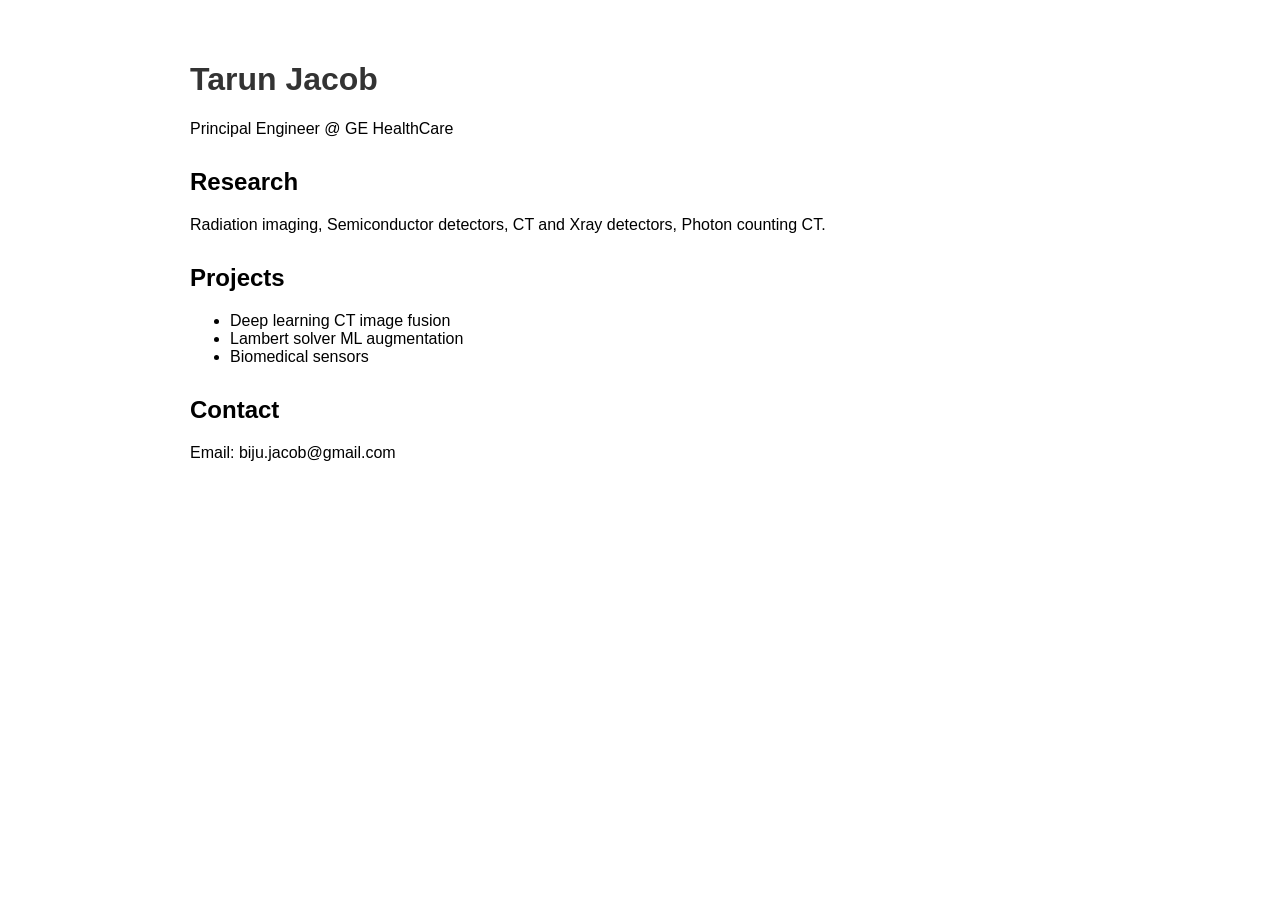
==== index.html @ 8bc01cb6 "Add initial HTML structure for personal webpage" ====
<!DOCTYPE html>
<html>
<head>
    <title>Biju Jacob</title>

    <style>
        body {
            font-family: Arial, sans-serif;
            max-width: 900px;
            margin: auto;
            padding: 40px;
        }

        h1 {
            color: #333;
        }

        .section {
            margin-top: 30px;
        }
    </style>

</head>

<body>

<h1>Tarun Jacob</h1>

<p>
Principal Engineer @ GE HealthCare
</p>

<div class="section">

<h2>Research</h2>

<p>
Radiation imaging, Semiconductor detectors, CT and Xray detectors, Photon counting CT.
</p>

</div>


<div class="section">

<h2>Projects</h2>

<ul>
<li>Deep learning CT image fusion</li>
<li>Lambert solver ML augmentation</li>
<li>Biomedical sensors</li>
</ul>

</div>


<div class="section">

<h2>Contact</h2>

<p>
Email: biju.jacob@gmail.com
</p>

</div>


</body>
</html>
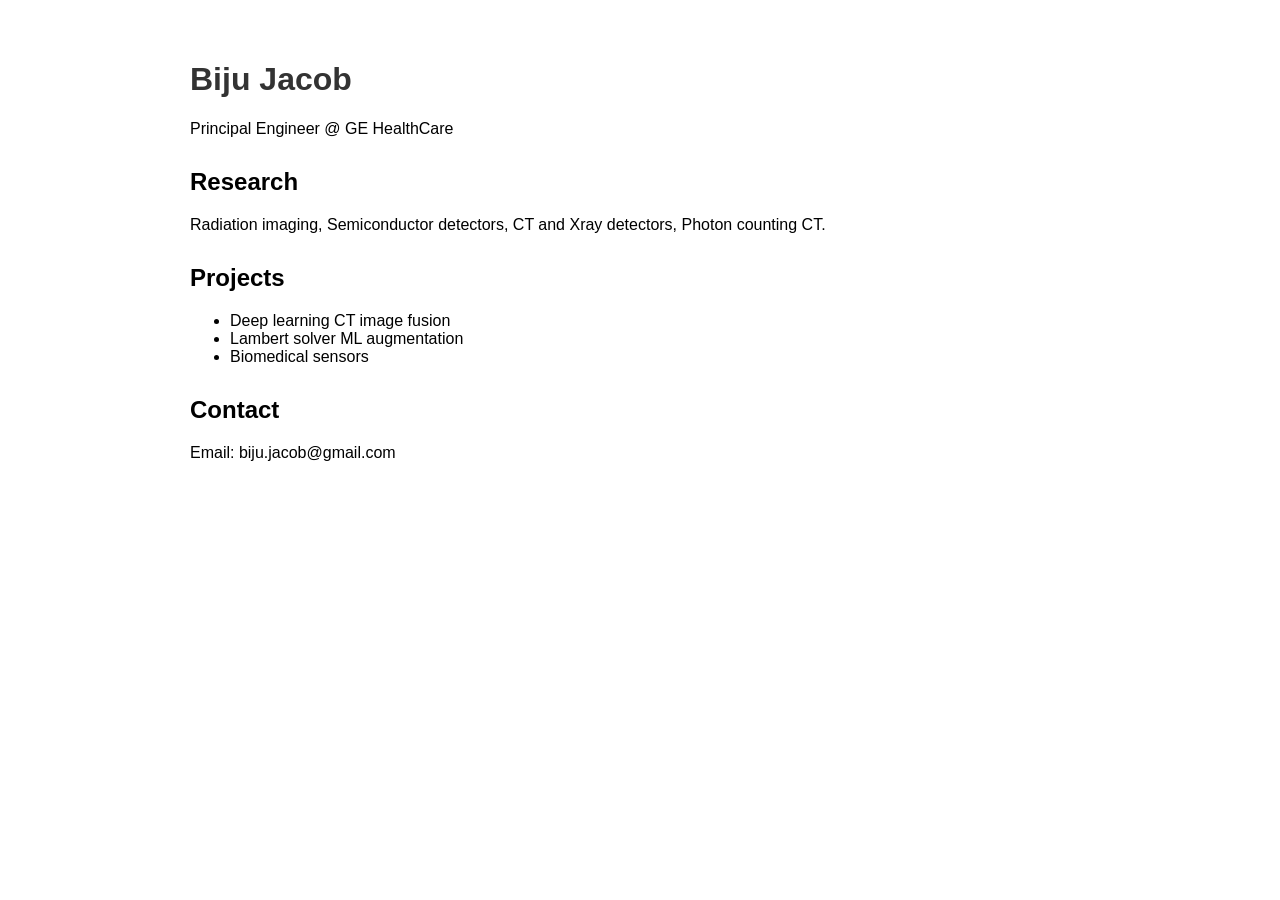
==== commit 66319ad8: "Change header name from 'Tarun Jacob' to 'Biju Jacob'" ====
--- a/index.html
+++ b/index.html
@@ -24,7 +24,7 @@
 
 <body>
 
-<h1>Tarun Jacob</h1>
+<h1>Biju Jacob</h1>
 
 <p>
 Principal Engineer @ GE HealthCare
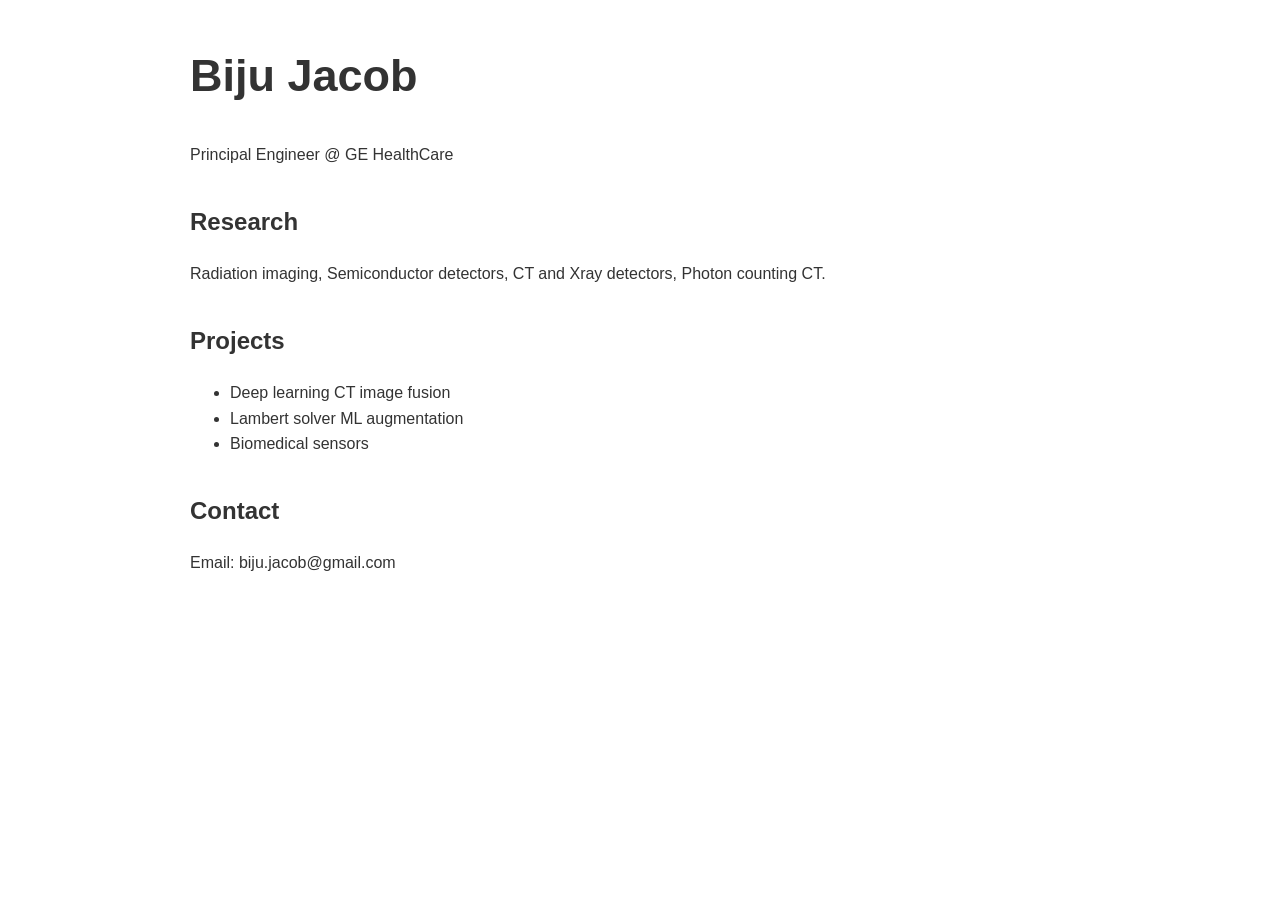
==== commit aac6a2e5: "Add link to external stylesheet in index.html" ====
--- a/index.html
+++ b/index.html
@@ -1,3 +1,4 @@
+<link rel="stylesheet" href="style.css">
 <!DOCTYPE html>
 <html>
 <head>
--- a/style.css
+++ b/style.css
@@ -0,0 +1,52 @@
+body {
+
+font-family: Arial, Helvetica, sans-serif;
+
+max-width: 900px;
+
+margin: auto;
+
+padding: 30px;
+
+line-height: 1.6;
+
+color: #333;
+
+}
+
+
+nav {
+
+margin-bottom: 40px;
+
+}
+
+
+nav a {
+
+margin-right: 20px;
+
+text-decoration: none;
+
+}
+
+
+.hero {
+
+padding: 50px 0;
+
+}
+
+
+h1 {
+
+font-size: 45px;
+
+}
+
+
+h2 {
+
+margin-top: 35px;
+
+}
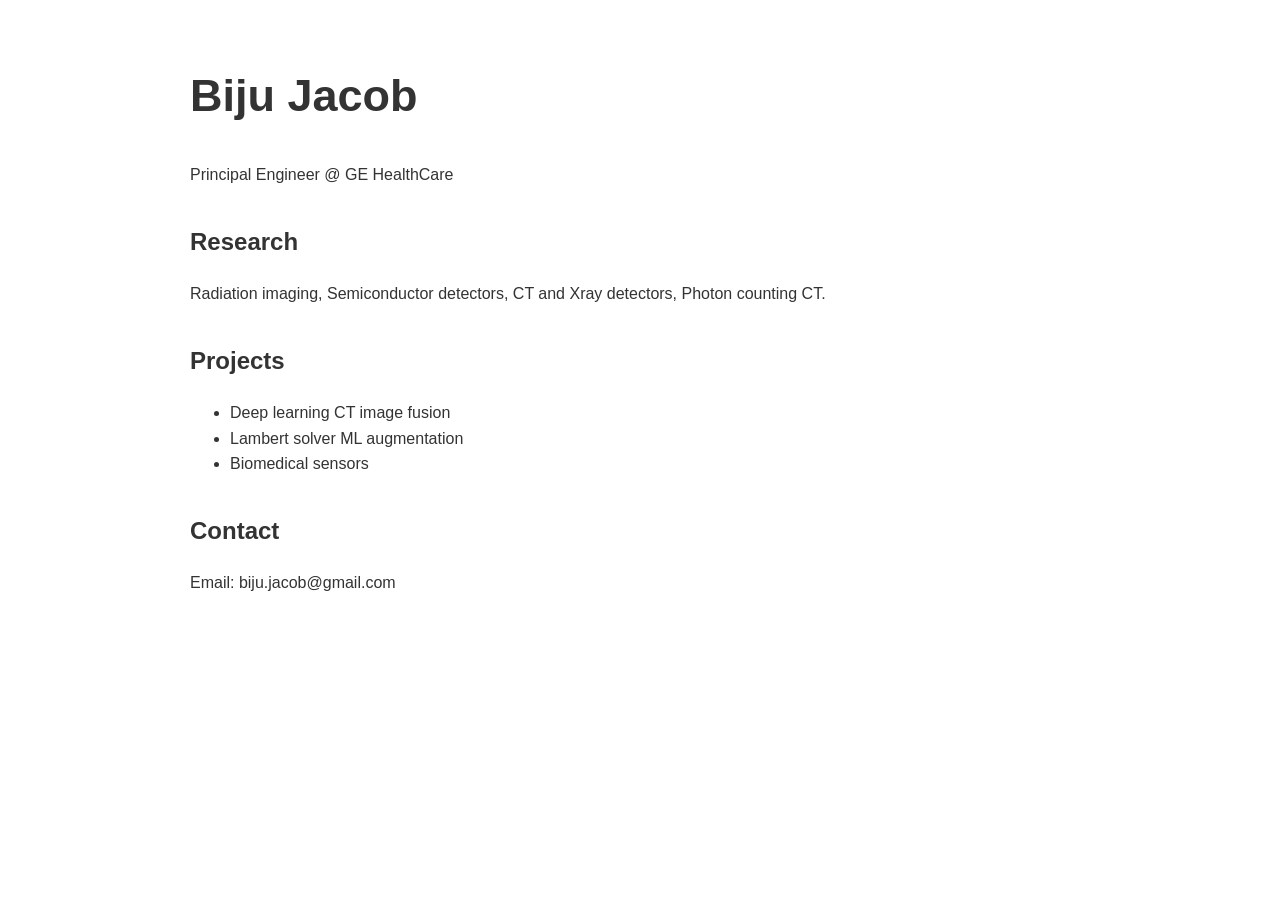
==== commit 46d73a58: "Refactor index.html to use external stylesheet Removed inline styles and added a stylesheet link." ====
--- a/index.html
+++ b/index.html
@@ -1,27 +1,14 @@
-<link rel="stylesheet" href="style.css">
 <!DOCTYPE html>
 <html>
+
 <head>
+
     <title>Biju Jacob</title>
 
-    <style>
-        body {
-            font-family: Arial, sans-serif;
-            max-width: 900px;
-            margin: auto;
-            padding: 40px;
-        }
-
-        h1 {
-            color: #333;
-        }
-
-        .section {
-            margin-top: 30px;
-        }
-    </style>
+    <link rel="stylesheet" href="style.css">
 
 </head>
+
 
 <body>
 
@@ -31,15 +18,18 @@
 Principal Engineer @ GE HealthCare
 </p>
 
+
 <div class="section">
 
 <h2>Research</h2>
 
 <p>
-Radiation imaging, Semiconductor detectors, CT and Xray detectors, Photon counting CT.
+Radiation imaging, Semiconductor detectors, CT and Xray detectors,
+Photon counting CT.
 </p>
 
 </div>
+
 
 
 <div class="section">
@@ -55,6 +45,7 @@
 </div>
 
 
+
 <div class="section">
 
 <h2>Contact</h2>
@@ -67,4 +58,5 @@
 
 
 </body>
+
 </html>
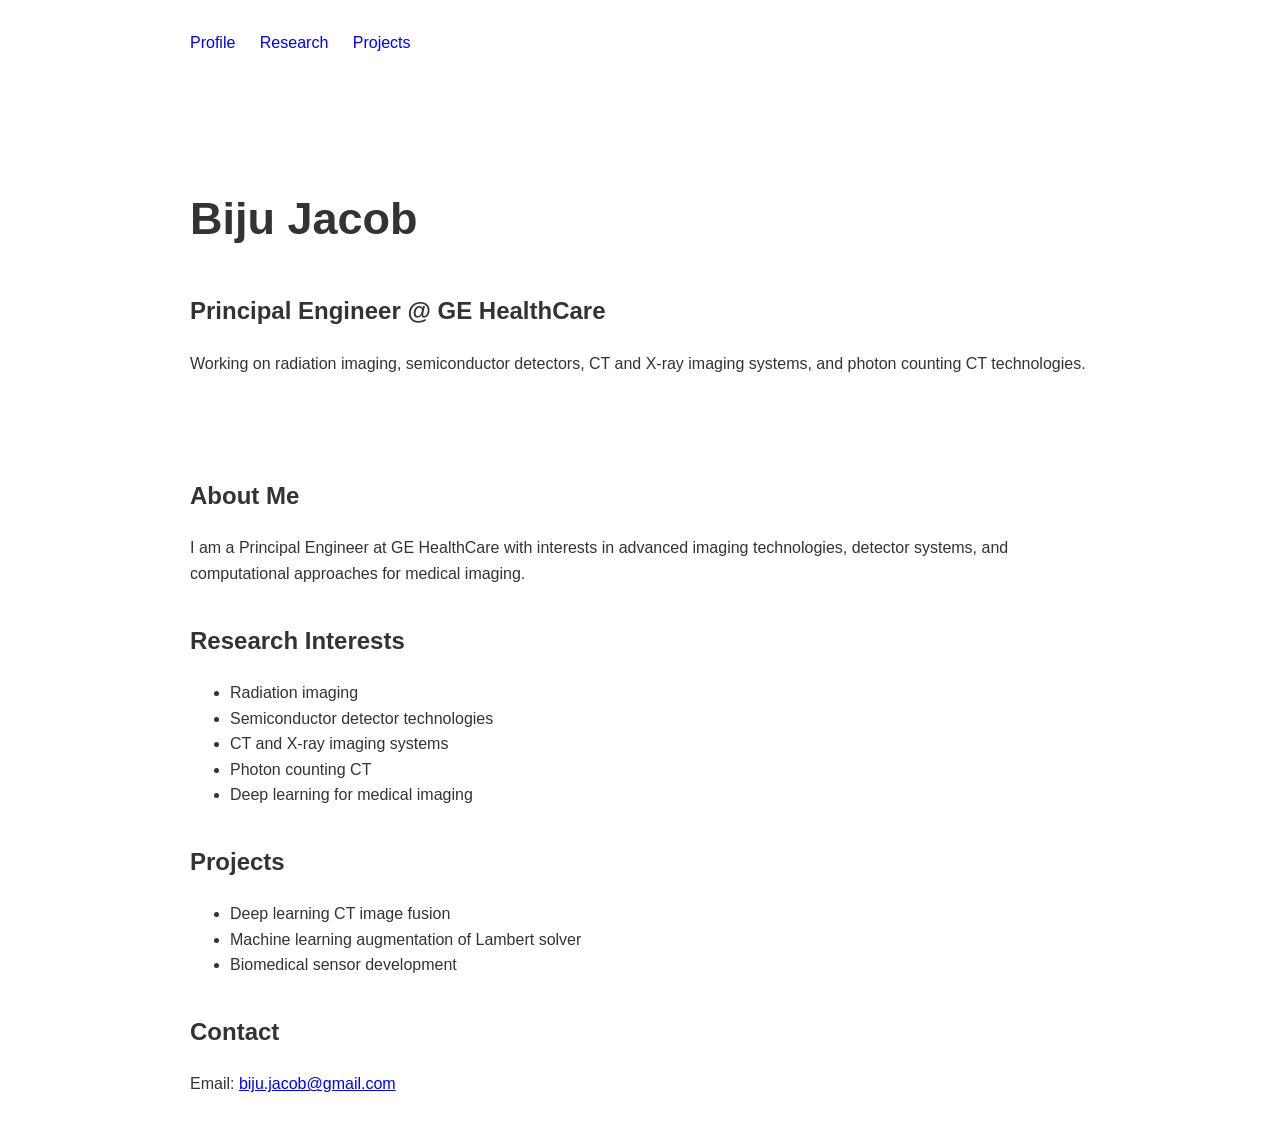
==== commit f3c35ba5: "Update index.html" ====
--- a/index.html
+++ b/index.html
@@ -3,7 +3,7 @@
 
 <head>
 
-    <title>Biju Jacob</title>
+    <title>Biju Jacob | Principal Engineer</title>
 
     <link rel="stylesheet" href="style.css">
 
@@ -12,49 +12,141 @@
 
 <body>
 
+
+<nav>
+
+    <a href="index.html">Profile</a>
+
+    <a href="research.html">Research</a>
+
+    <a href="projects.html">Projects</a>
+
+</nav>
+
+
+
+<section class="hero">
+
 <h1>Biju Jacob</h1>
 
+<h2>Principal Engineer @ GE HealthCare</h2>
+
 <p>
-Principal Engineer @ GE HealthCare
+Working on radiation imaging, semiconductor detectors,
+CT and X-ray imaging systems, and photon counting CT technologies.
 </p>
+
+</section>
+
+
 
 
 <div class="section">
 
-<h2>Research</h2>
+
+<h2>About Me</h2>
 
 <p>
-Radiation imaging, Semiconductor detectors, CT and Xray detectors,
-Photon counting CT.
+
+I am a Principal Engineer at GE HealthCare with interests in
+advanced imaging technologies, detector systems, and computational
+approaches for medical imaging.
+
 </p>
 
 </div>
 
 
 
+
+
 <div class="section">
 
-<h2>Projects</h2>
+
+<h2>Research Interests</h2>
 
 <ul>
-<li>Deep learning CT image fusion</li>
-<li>Lambert solver ML augmentation</li>
-<li>Biomedical sensors</li>
+
+<li>
+Radiation imaging
+</li>
+
+<li>
+Semiconductor detector technologies
+</li>
+
+<li>
+CT and X-ray imaging systems
+</li>
+
+<li>
+Photon counting CT
+</li>
+
+<li>
+Deep learning for medical imaging
+</li>
+
 </ul>
+
 
 </div>
 
 
 
+
+
 <div class="section">
+
+
+<h2>Projects</h2>
+
+
+<ul>
+
+<li>
+Deep learning CT image fusion
+</li>
+
+
+<li>
+Machine learning augmentation of Lambert solver
+</li>
+
+
+<li>
+Biomedical sensor development
+</li>
+
+
+</ul>
+
+
+</div>
+
+
+
+
+
+<div class="section">
+
 
 <h2>Contact</h2>
 
+
 <p>
-Email: biju.jacob@gmail.com
+
+Email:
+<a href="mailto:biju.jacob@gmail.com">
+biju.jacob@gmail.com
+</a>
+
 </p>
 
+
 </div>
+
+
 
 
 </body>
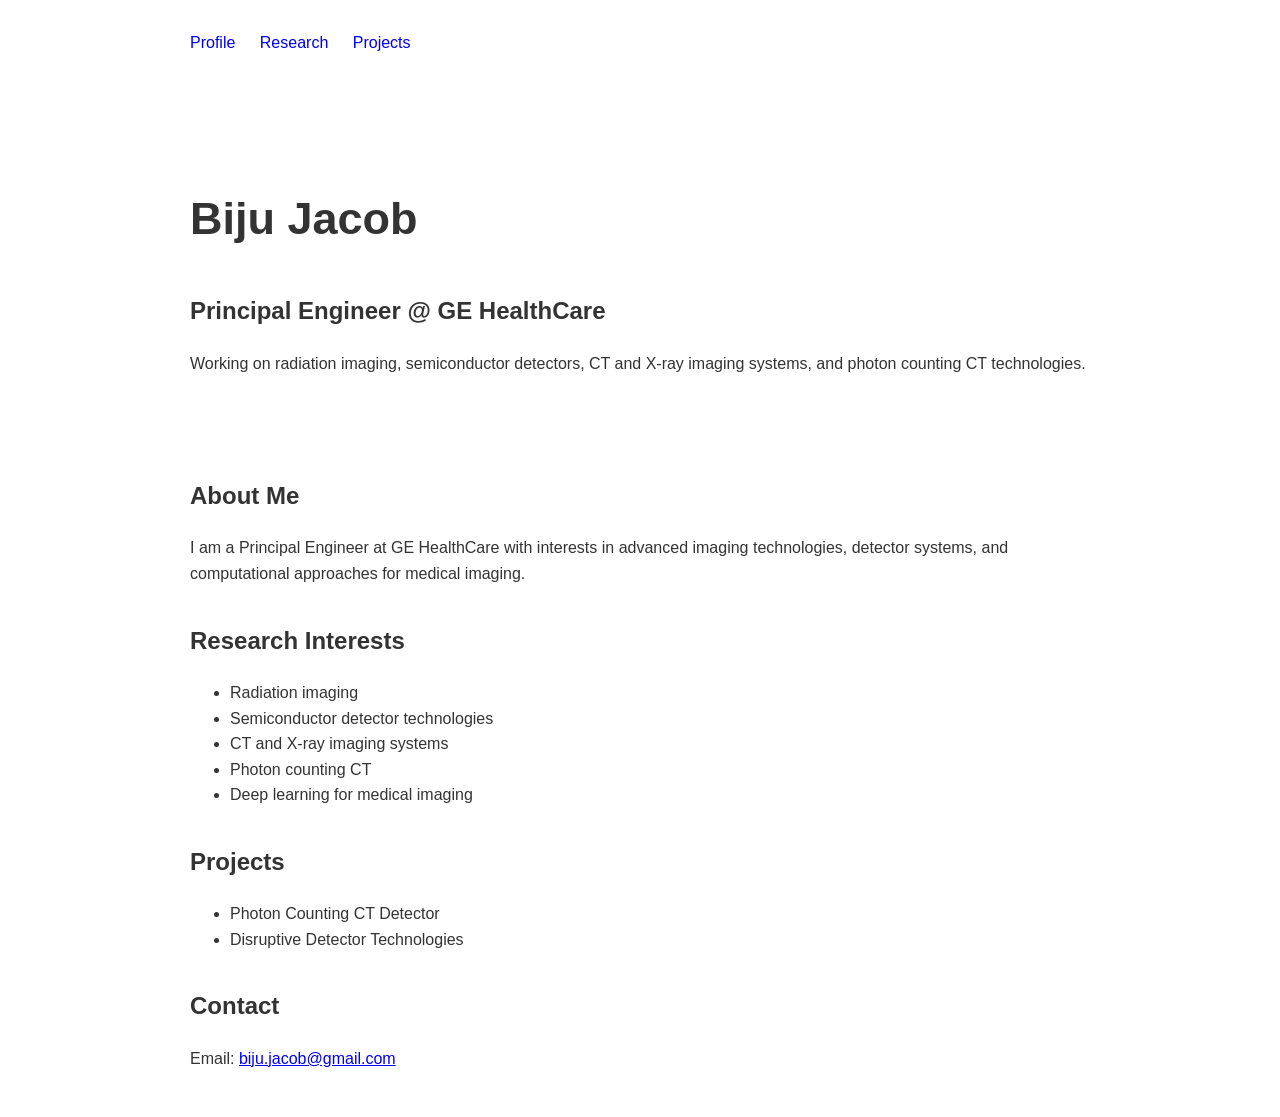
==== commit 5ca53f7b: "Update index.html" ====
--- a/index.html
+++ b/index.html
@@ -105,17 +105,12 @@
 <ul>
 
 <li>
-Deep learning CT image fusion
+Photon Counting CT Detector
 </li>
 
 
 <li>
-Machine learning augmentation of Lambert solver
-</li>
-
-
-<li>
-Biomedical sensor development
+Disruptive Detector Technologies
 </li>
 
 
